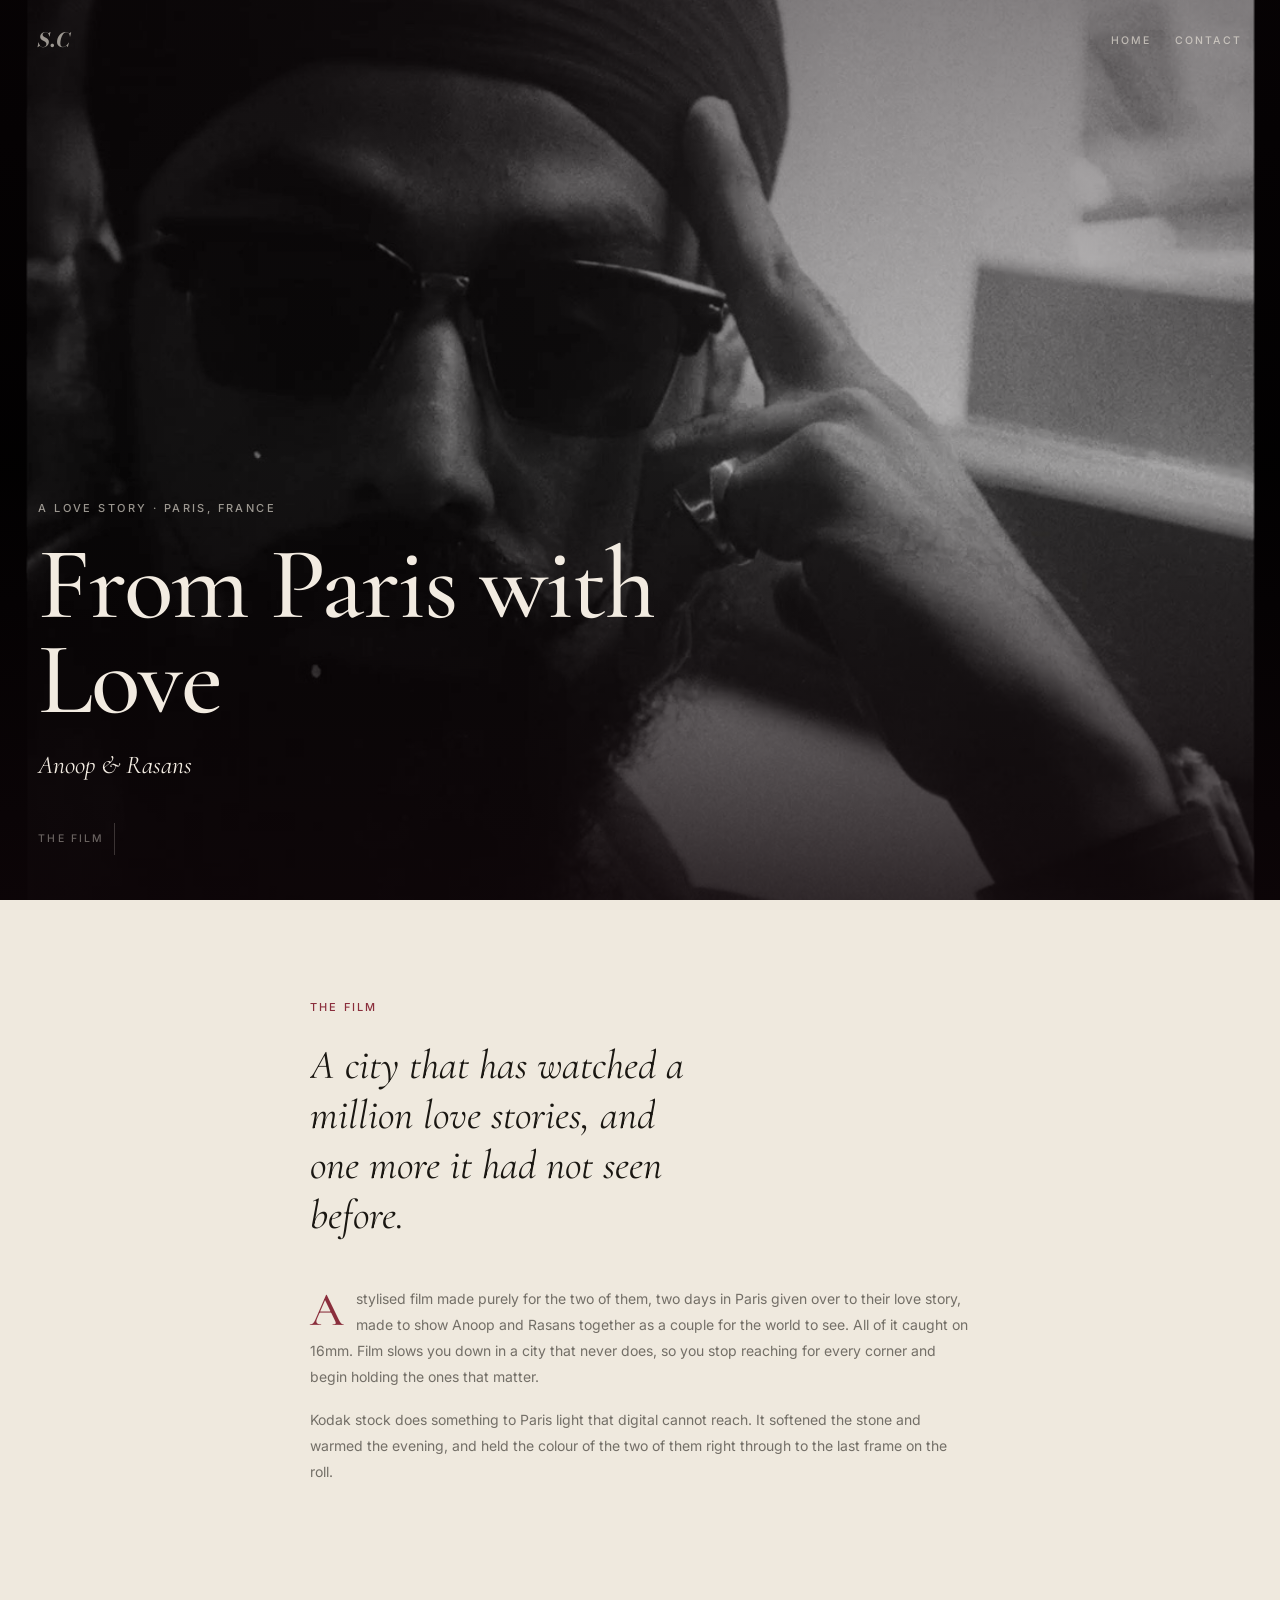
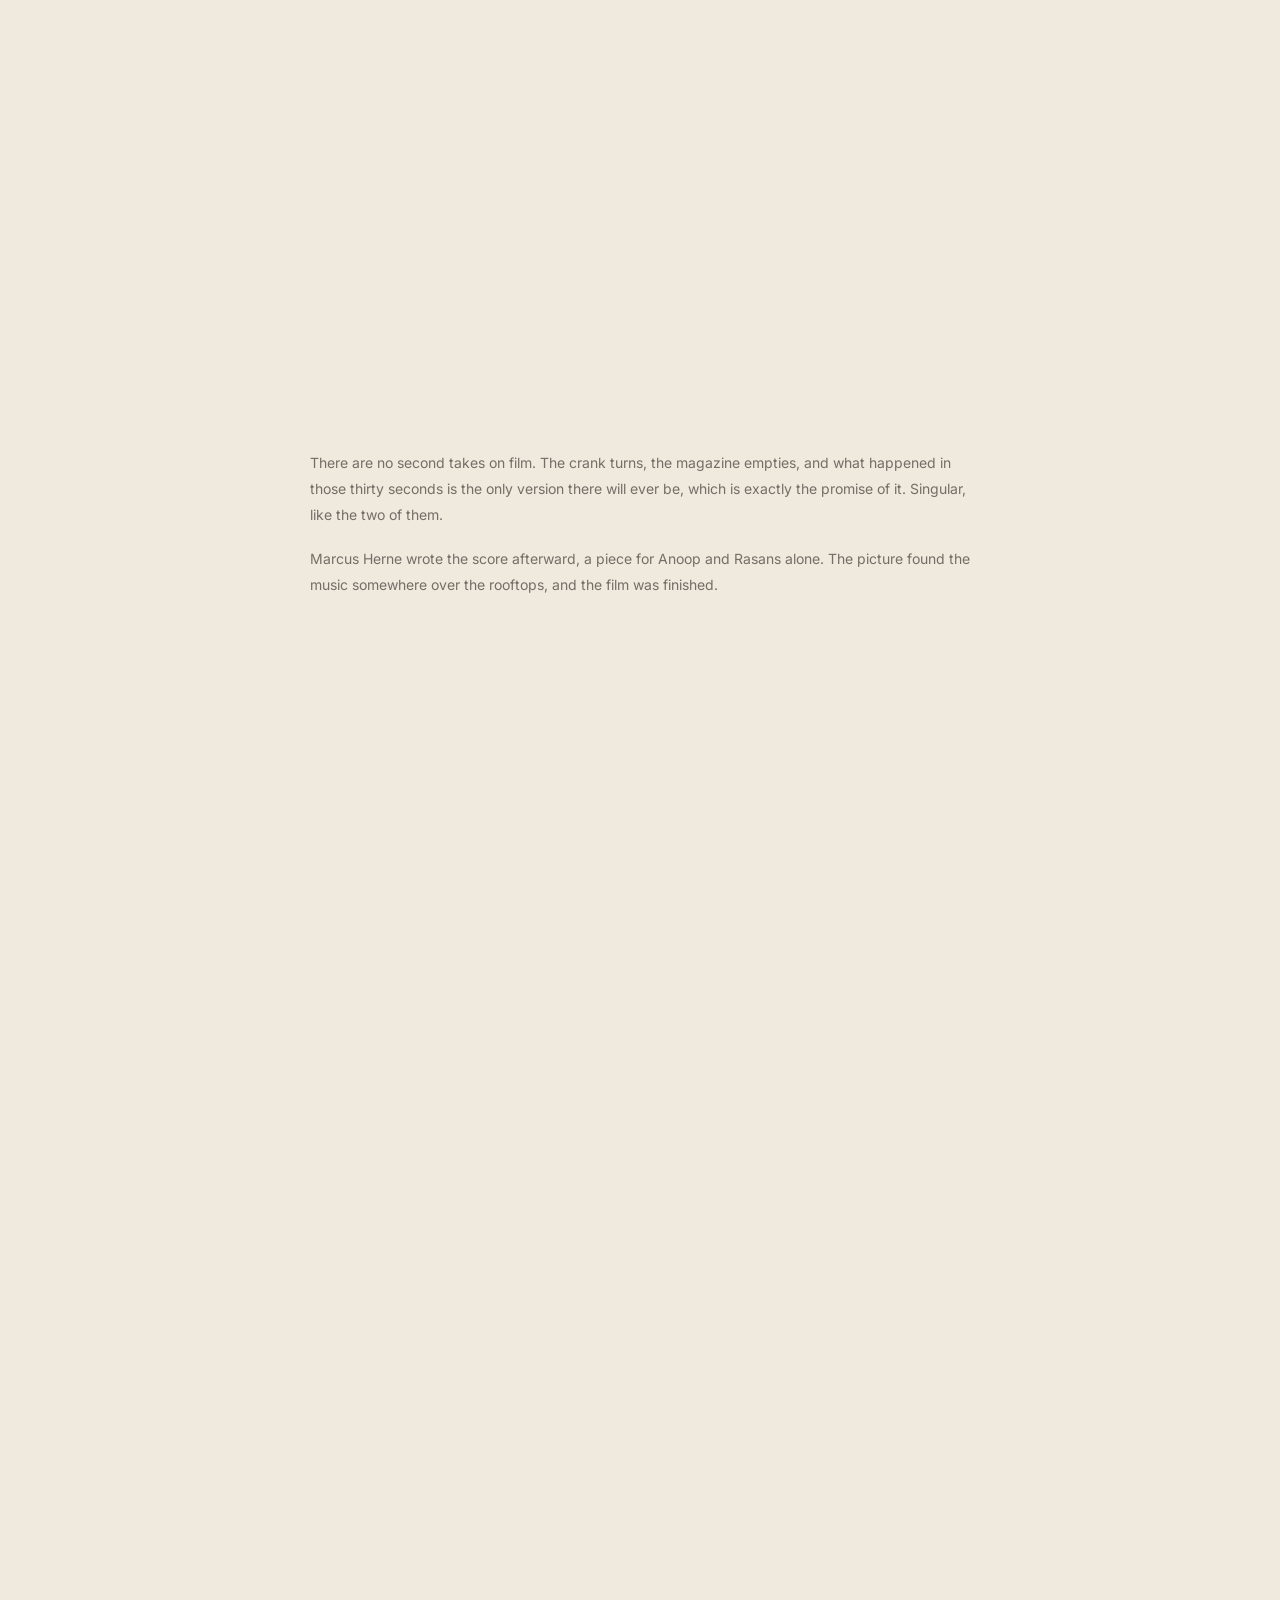
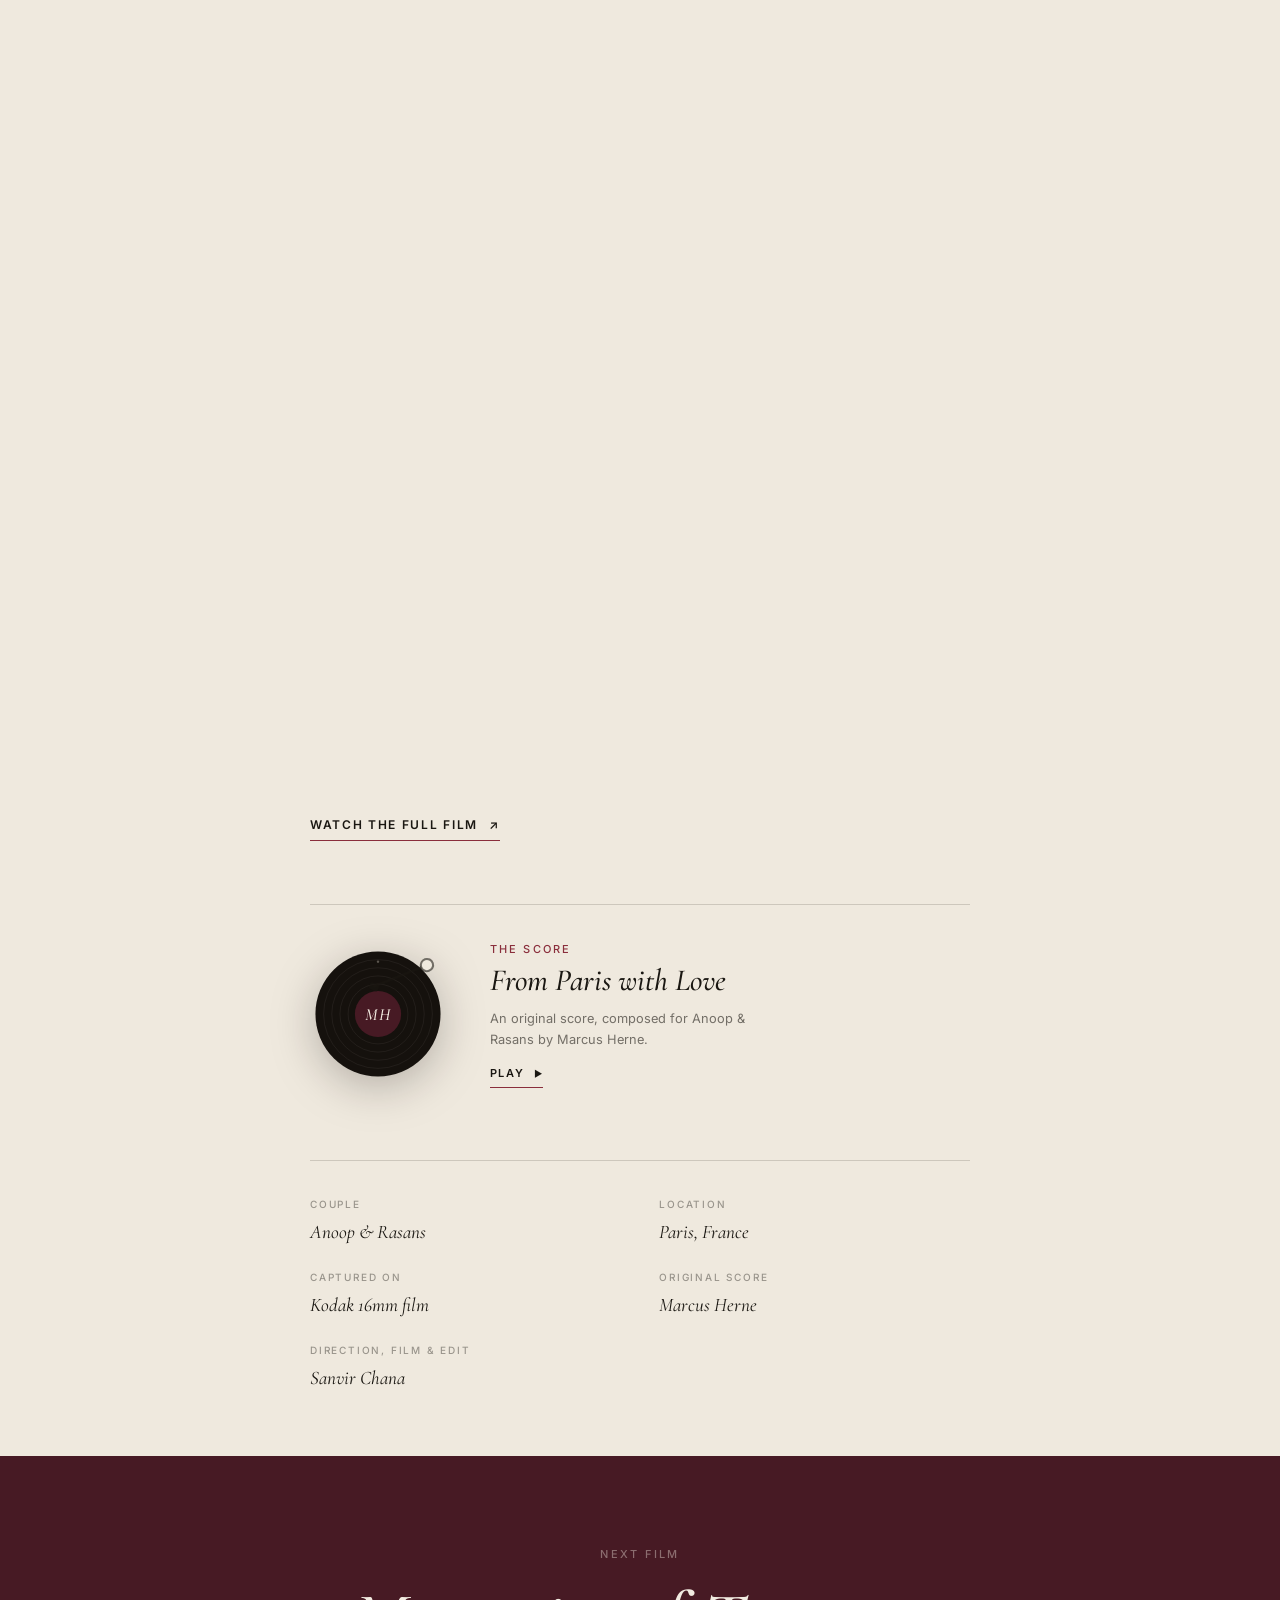
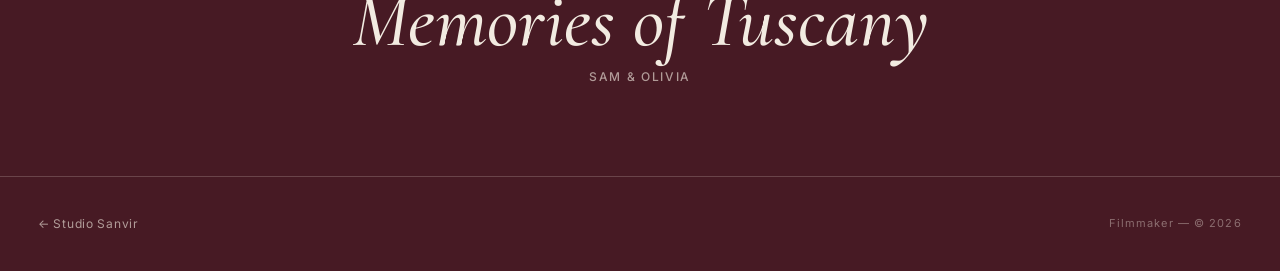
==== site/films/from-paris-with-love.html @ 523c0150 "Initial commit — Studio Sanvir filmmaker portfolio site Static HTML/CSS/JS portfolio for Studio Sanv" ====
<!DOCTYPE html>
<html lang="en">
<head>
  <meta charset="UTF-8" />
  <meta name="viewport" content="width=device-width, initial-scale=1" />
  <title>From Paris with Love — Studio Sanvir</title>
  <meta name="description" content="From Paris with Love. A stylised film of Anoop and Rasans, the two of them together as a couple, shot on Kodak 16mm in Paris, with an original score by Marcus Herne. A film by Sanvir Chana." />
  <meta name="theme-color" content="#471a24" />
  <link rel="icon" href="data:image/svg+xml,<svg xmlns='http://www.w3.org/2000/svg' viewBox='0 0 32 32'><rect width='32' height='32' fill='%23471a24'/><text x='16' y='21.5' font-family='Georgia,serif' font-weight='600' font-size='17' letter-spacing='-1.4' fill='%23f2ebe1' text-anchor='middle'>S</text></svg>" />

  <link rel="preconnect" href="https://fonts.googleapis.com" />
  <link rel="preconnect" href="https://fonts.gstatic.com" crossorigin />
  <link href="https://fonts.googleapis.com/css2?family=Bodoni+Moda:ital,opsz,wght@1,6..96,700&family=Cormorant+Garamond:ital,wght@0,400;0,500;0,600;0,700;1,400;1,500;1,600&family=Inter:wght@400;500;600&display=swap" rel="stylesheet" />
  <link rel="stylesheet" href="../assets/css/film.css?v=5" />
</head>
<body class="f--french">
  <a class="skip" href="#story">Skip to the film</a>

  <section class="fhero">
    <video class="fhero__media" autoplay muted loop playsinline preload="auto" poster="../assets/img/full/anoop-rasans-poster.jpg"><source src="../assets/video/anoop-rasans.mp4" type="video/mp4" /></video>
    <div class="fhero__scrim" aria-hidden="true"></div>

    <header class="fnav">
      <a class="fnav__brand" href="../index.html" aria-label="Studio Sanvir, home" data-magnet>S.C</a>
      <nav class="fnav__links" aria-label="Primary">
        <a href="../index.html" data-magnet>Home</a>
        <a href="mailto:hi@studiosanvir.com" data-magnet>Contact</a>
      </nav>
    </header>

    <div class="fhero__inner">
      <p class="fhero__kicker">A Love Story · Paris, France</p>
      <h1 class="fhero__title" data-split>From Paris with Love</h1>
      <p class="fhero__couple" data-reveal>Anoop &amp; Rasans</p>
      <span class="fhero__cue" aria-hidden="true">The film<i></i></span>
    </div>
  </section>

  <main class="fbody" id="story">
    <div class="fwrap">
      <p class="fkicker" data-reveal>The Film</p>
      <p class="flead" data-split>A city that has watched a million love stories, and one more it had not seen before.</p>

      <div class="fwrite">
        <p class="drop" data-reveal>A stylised film made purely for the two of them, two days in Paris given over to their love story, made to show Anoop and Rasans together as a couple for the world to see. All of it caught on 16mm. Film slows you down in a city that never does, so you stop reaching for every corner and begin holding the ones that matter.</p>
        <p data-reveal>Kodak stock does something to Paris light that digital cannot reach. It softened the stone and warmed the evening, and held the colour of the two of them right through to the last frame on the roll.</p>
      </div>

      <figure class="fshot" data-clip>
        <img src="../assets/img/full/anoop-rasans-windows.jpg" width="1500" height="1139" alt="Anoop &amp; Rasans by the window, Paris" loading="lazy" />
        <figcaption>Morning, before the city was awake.</figcaption>
      </figure>

      <div class="fwrite">
        <p data-reveal>There are no second takes on film. The crank turns, the magazine empties, and what happened in those thirty seconds is the only version there will ever be, which is exactly the promise of it. Singular, like the two of them.</p>
        <p data-reveal>Marcus Herne wrote the score afterward, a piece for Anoop and Rasans alone. The picture found the music somewhere over the rooftops, and the film was finished.</p>
      </div>

      <figure class="fshot" data-clip>
        <img src="../assets/img/full/anoop-rasans-hand.jpg" width="1500" height="1139" alt="A hand at the window" loading="lazy" />
        <figcaption>Holding the ones that matter.</figcaption>
      </figure>
    </div>

    <figure class="fwide" data-clip>
      <img src="../assets/img/full/anoop-rasans-profile.jpg" width="1500" height="1139" alt="Anoop &amp; Rasans in profile by a Parisian window" loading="lazy" />
      <figcaption>Somewhere over the rooftops.</figcaption>
    </figure>

    <div class="fwrap">
      <figure class="fshot" data-clip>
        <img src="../assets/img/full/anoop-rasans-pose.jpg" width="1500" height="1139" alt="Anoop &amp; Rasans, a portrait" loading="lazy" />
        <figcaption>Anoop &amp; Rasans.</figcaption>
      </figure>

      <a class="fwatch" href="https://vimeo.com" target="_blank" rel="noopener" data-magnet>Watch the full film <i>↗</i></a>

      <section class="fscore" data-reveal aria-label="The original score">
        <button class="record" type="button" aria-label="Play the original score" aria-pressed="false">
          <svg class="record__svg" viewBox="0 0 100 100" aria-hidden="true">
            <g class="record__disc">
              <circle class="vinyl" cx="50" cy="50" r="46"/>
              <circle class="groove" cx="50" cy="50" r="40"/>
              <circle class="groove" cx="50" cy="50" r="34"/>
              <circle class="groove" cx="50" cy="50" r="28"/>
              <circle class="groove" cx="50" cy="50" r="22"/>
              <circle class="speck" cx="50" cy="11.5" r="0.9"/>
              <circle class="label" cx="50" cy="50" r="17"/>
            </g>
            <g class="record__arm">
              <line class="arm-rod" x1="86" y1="14" x2="58" y2="45"/>
              <rect class="arm-head" x="54.5" y="43" width="7" height="5" rx="1.5"/>
              <circle class="arm-pivot" cx="86" cy="14" r="4.5"/>
            </g>
          </svg>
          <span class="record__mark">MH</span>
        </button>
        <div class="fscore__meta">
          <p class="fscore__kicker">The Score</p>
          <p class="fscore__title">From Paris with Love</p>
          <p class="fscore__by">An original score, composed for Anoop &amp; Rasans by Marcus Herne.</p>
          <span class="fscore__cue">Play <i>&#9654;</i></span>
        </div>
        <audio class="fscore__audio" preload="none" loop>
          <source src="../assets/audio/anoop-rasans-score.m4a" type="audio/mp4" />
        </audio>
      </section>

      <div class="fcreds" data-reveal>
        <dl>
          <div><dt>Couple</dt><dd>Anoop &amp; Rasans</dd></div>
          <div><dt>Location</dt><dd>Paris, France</dd></div>
          <div><dt>Captured on</dt><dd>Kodak 16mm film</dd></div>
          <div><dt>Original score</dt><dd>Marcus Herne</dd></div>
          <div><dt>Direction, film &amp; edit</dt><dd>Sanvir Chana</dd></div>
        </dl>
      </div>
    </div>
  </main>

  <a class="fnext" href="memories-of-tuscany.html" data-magnet>
    <span class="fnext__label">Next film</span>
    <span class="fnext__title">Memories of Tuscany</span>
    <span class="fnext__couple">Sam &amp; Olivia</span>
  </a>

  <footer class="ffoot">
    <a href="../index.html" data-magnet>← Studio Sanvir</a>
    <span class="ffoot__copy">Filmmaker — © <span data-year></span></span>
  </footer>

  <script src="https://cdnjs.cloudflare.com/ajax/libs/gsap/3.12.5/gsap.min.js" defer></script>
  <script src="../assets/js/home.js?v=9" defer></script>
</body>
</html>
---- site/assets/css/film.css ----
/* =========================================================================
   SANVIR CHANA — FILM PAGE
   A single film: cinematic hero → editorial body → next film.
   Shares the homepage palette + type; reuses home.js for the primitives.
   ========================================================================= */
:root {
  --paper:#efe9de; --paper-2:#e5ddcd;
  --ink:#1a1712; --ink-2:rgba(26,23,18,0.58); --ink-3:rgba(26,23,18,0.40);
  --line:rgba(26,23,18,0.16); --line-2:rgba(26,23,18,0.09);
  --oxblood:#471a24; --wine:#8a2e3c;
  --cream:#f2ebe1; --cream-2:rgba(242,235,225,0.62); --cream-3:rgba(242,235,225,0.40); --cream-line:rgba(242,235,225,0.20);
  --serif:"Playfair Display",Georgia,"Times New Roman",serif;
  --sans:"Inter",-apple-system,BlinkMacSystemFont,"Segoe UI",sans-serif;
  --ease:cubic-bezier(0.22,1,0.36,1); --spring:cubic-bezier(0.34,1.4,0.64,1);
  --img:contrast(1.03) saturate(1.05);
}

/* per-film display face — themed to each film's place */
body.f--italian { --serif: "Bodoni Moda", "Bodoni 72", Didot, "Times New Roman", serif; }
body.f--french  { --serif: "Cormorant Garamond", Garamond, Georgia, serif; }

*,*::before,*::after { box-sizing:border-box; margin:0; padding:0; }
html { scroll-behavior:smooth; }
body { background:var(--paper); color:var(--ink); font-family:var(--sans); font-size:15px; line-height:1.5;
  -webkit-font-smoothing:antialiased; text-rendering:optimizeLegibility; overflow-x:hidden; }
@media (hover:hover) and (pointer:fine) { body { cursor:none; } }
img,video { display:block; max-width:100%; }
a { color:inherit; text-decoration:none; }
::selection { background:var(--wine); color:var(--cream); }
.skip { position:absolute; left:-999px; top:8px; z-index:60; background:var(--ink); color:var(--paper); padding:10px 16px; }
.skip:focus { left:12px; }
:focus-visible { outline:1.5px solid var(--wine); outline-offset:3px; }

/* ---- micro-animation primitives (driven by home.js) ---- */
[data-reveal] { opacity:0; transform:translateY(16px); transition:opacity .9s var(--ease),transform .9s var(--ease); }
[data-reveal].in { opacity:1; transform:none; }
[data-clip] { clip-path:inset(0 0 100% 0); transition:clip-path 1.15s var(--ease); }
[data-clip].in { clip-path:inset(0 0 0 0); }
[data-clip] img { transform:scale(1.08); transition:transform 1.7s var(--ease); }
[data-clip].in img { transform:scale(1); }
.word { display:inline-block; overflow:hidden; vertical-align:top; }
.word__in { display:inline-block; transform:translateY(115%); transition:transform .9s var(--spring); }
[data-split].in .word__in { transform:translateY(0); }
body.no-anim [data-reveal],body.no-anim [data-clip] { opacity:1; transform:none; clip-path:none; }
body.no-anim .word__in { transform:none; }

/* ---- custom cursor ---- */
.cursor { position:fixed; top:0; left:0; z-index:200; width:9px; height:9px; border-radius:50%; background:var(--wine);
  pointer-events:none; display:grid; place-items:center;
  transition:width .3s var(--spring),height .3s var(--spring),background .3s,border-color .3s; }
.cursor.is-hover { width:46px; height:46px; background:rgba(138,46,60,0.12); border:1px solid var(--wine); }

/* =========================================================================
   NAV (over the hero)
   ========================================================================= */
.fnav { position:absolute; top:0; left:0; right:0; z-index:10; display:flex; align-items:center; justify-content:space-between;
  padding:clamp(22px,2.4vw,40px) clamp(22px,3vw,56px); color:var(--cream); }
.fnav__brand { display:inline-flex; font-family:"Bodoni Moda",Didot,"Times New Roman",serif; font-style:italic; font-weight:700;
  font-size:clamp(17px,1.55vw,22px); letter-spacing:0.02em; line-height:1; color:var(--cream-2); transition:color .5s var(--ease); will-change:transform; }   /* S.C — fixed Bodoni Moda to match the homepage SANVIR CHANA. wordmark, regardless of per-film theme */
@media (hover:hover) { .fnav__brand:hover { color:var(--cream); } }
.fnav__links { display:flex; gap:clamp(16px,1.8vw,26px); }
.fnav__links a { font-family:var(--sans); font-size:10.5px; font-weight:500; letter-spacing:.2em; text-transform:uppercase;
  color:var(--cream-2); position:relative; will-change:transform; }
.fnav__links a::after { content:""; position:absolute; left:0; right:0; bottom:-4px; height:1px; background:var(--cream);
  transform:scaleX(0); transform-origin:left; transition:transform .4s var(--spring); }
@media (hover:hover) { .fnav__links a:hover { color:var(--cream); } .fnav__links a:hover::after { transform:scaleX(1); } }

/* =========================================================================
   HERO
   ========================================================================= */
.fhero { position:relative; min-height:100svh; display:flex; align-items:flex-end; overflow:hidden;
  background:var(--oxblood); color:var(--cream); }
.fhero__media { position:absolute; inset:0; width:100%; height:100%; object-fit:cover; filter:var(--img); }
.fhero__scrim { position:absolute; inset:0; pointer-events:none;
  background:linear-gradient(to top, rgba(15,6,9,0.80) 0%, rgba(15,6,9,0.12) 48%, rgba(15,6,9,0.42) 100%); }
.fhero__inner { position:relative; z-index:2; width:100%;
  padding:clamp(28px,4vw,70px) clamp(22px,3vw,56px) clamp(34px,5vh,72px); }
.fhero__kicker { font-family:var(--sans); font-size:11px; font-weight:500; letter-spacing:.22em; text-transform:uppercase;
  color:var(--cream-2); margin-bottom:clamp(14px,1.6vw,22px); }
.fhero__title { font-family:var(--serif); font-weight:500; font-size:clamp(2.8rem,8vw,7rem); line-height:.92;
  letter-spacing:-.02em; color:var(--cream); max-width:15ch; }
.fhero__couple { font-family:var(--serif); font-style:italic; font-weight:400; font-size:clamp(1.3rem,2vw,2rem);
  color:var(--cream); margin-top:clamp(14px,1.6vw,22px); }
.fhero__cue { display:inline-flex; align-items:center; gap:10px; margin-top:clamp(24px,3vw,40px);
  font-family:var(--sans); font-size:10.5px; font-weight:500; letter-spacing:.2em; text-transform:uppercase; color:var(--cream-3); }
.fhero__cue i { width:1px; height:32px; background:var(--cream-line); position:relative; overflow:hidden; }
.fhero__cue i::after { content:""; position:absolute; inset:0; background:var(--cream-2); transform:translateY(-100%); animation:fdrop 2.2s var(--ease) infinite; }
@keyframes fdrop { 0% { transform:translateY(-100%);} 55%,100% { transform:translateY(100%);} }

/* =========================================================================
   BODY — the editorial piece
   ========================================================================= */
.fbody { background:var(--paper); padding:clamp(64px,11vh,150px) clamp(22px,3vw,56px) clamp(50px,7vh,100px); }
.fwrap { max-width:660px; margin:0 auto; }
.fkicker { font-family:var(--sans); font-size:11px; font-weight:500; letter-spacing:.2em; text-transform:uppercase; color:var(--wine); }
.flead { font-family:var(--serif); font-style:italic; font-weight:400; font-size:clamp(1.6rem,3.2vw,2.6rem); line-height:1.22;
  color:var(--ink); margin:clamp(16px,2vw,26px) 0 0; max-width:22ch; }
.fwrite { margin-top:clamp(36px,5vh,64px); }
.fwrite p { font-family:var(--sans); font-size:clamp(14px,1vw,15.5px); line-height:1.85; color:var(--ink-2); margin-bottom:clamp(18px,2vh,26px); }
.fwrite p.drop::first-letter { float:left; font-family:var(--serif); font-weight:500; font-size:3.4em; line-height:.78; padding:6px 12px 0 0; color:var(--wine); }

.fshot { margin:clamp(36px,5.5vh,70px) 0; overflow:hidden; }
.fshot img { width:100%; height:auto; aspect-ratio:3/2; object-fit:cover; filter:var(--img); }
.fshot--tall { max-width:460px; margin-left:auto; margin-right:auto; }   /* a centred portrait plate (e.g. Olivia) */
.fshot--tall img { aspect-ratio:5/6; }
.fshot figcaption { margin-top:11px; font-family:var(--sans); font-size:10px; font-weight:500; letter-spacing:.14em; text-transform:uppercase; color:var(--ink-3); }

/* a wider plate that breaks out of the reading column */
.fwide { max-width:1120px; margin:clamp(54px,9vh,120px) auto; overflow:hidden; padding:0 clamp(22px,3vw,56px); }
.fwide img { width:100%; height:auto; aspect-ratio:16/9; object-fit:cover; filter:var(--img); }
.fwide figcaption { margin-top:11px; font-family:var(--sans); font-size:10px; font-weight:500; letter-spacing:.14em; text-transform:uppercase; color:var(--ink-3); }

.fwatch { display:inline-flex; align-items:center; gap:11px; margin-top:clamp(8px,1.4vh,18px);
  font-family:var(--sans); font-size:12px; font-weight:600; letter-spacing:.14em; text-transform:uppercase; color:var(--ink);
  border-bottom:1.5px solid var(--wine); padding-bottom:6px; will-change:transform; }
.fwatch i { font-style:normal; display:inline-block; transition:transform .45s var(--spring); }
@media (hover:hover) { .fwatch:hover i { transform:translate(3px,-3px); } }

/* credits / spec sheet */
.fcreds { max-width:660px; margin:clamp(54px,8vh,104px) auto 0; border-top:1px solid var(--line); padding-top:clamp(28px,4vh,46px); }
.fcreds dl { display:grid; grid-template-columns:repeat(2,1fr); gap:clamp(20px,2.6vh,32px) clamp(24px,3vw,50px); margin:0; }
.fcreds dt { font-family:var(--sans); font-size:10px; font-weight:500; letter-spacing:.18em; text-transform:uppercase; color:var(--ink-3); margin-bottom:6px; }
.fcreds dd { font-family:var(--serif); font-style:italic; font-weight:400; font-size:clamp(1.05rem,1.5vw,1.35rem); color:var(--ink); }

/* =========================================================================
   THE SCORE — a small record that plays the original score (Marcus Herne)
   ========================================================================= */
.fscore { max-width:660px; margin:clamp(48px,7vh,90px) auto 0; padding-top:clamp(28px,4vh,46px);
  border-top:1px solid var(--line); display:flex; align-items:center; gap:clamp(22px,3.4vw,48px); }
.record { position:relative; flex:none; width:clamp(100px,11vw,136px); height:clamp(100px,11vw,136px);
  border:0; padding:0; background:none; border-radius:50%; cursor:pointer; will-change:transform; }
@media (hover:hover) and (pointer:fine) { .record { cursor:none; } }
.record__svg { display:block; width:100%; height:100%; overflow:visible; filter:drop-shadow(0 10px 22px rgba(15,6,9,0.26)); }
.record__disc { transform-box:view-box; transform-origin:50px 50px; animation:spin33 2.6s linear infinite; animation-play-state:paused; }
.fscore.is-playing .record__disc { animation-play-state:running; }
@keyframes spin33 { to { transform:rotate(360deg); } }
@media (prefers-reduced-motion: reduce) { .record__disc { animation:none; } }
.record__svg .vinyl  { fill:#15110d; }
.record__svg .groove { fill:none; stroke:rgba(242,235,225,0.09); stroke-width:0.5; }
.record__svg .speck  { fill:rgba(242,235,225,0.32); }
.record__svg .label  { fill:var(--oxblood); }
.record__arm { transform-box:view-box; transform-origin:86px 14px; transform:rotate(26deg); transition:transform .6s var(--spring); }
.fscore.is-playing .record__arm { transform:rotate(0deg); }
.record__svg .arm-rod   { stroke:var(--ink-2); stroke-width:1.8; stroke-linecap:round; }
.record__svg .arm-head  { fill:var(--ink-2); }
.record__svg .arm-pivot { fill:var(--paper); stroke:var(--ink-2); stroke-width:1.5; }
.record__mark { position:absolute; inset:0; display:grid; place-items:center; pointer-events:none;
  font-family:var(--serif); font-style:italic; font-weight:500; font-size:clamp(13px,1.5vw,17px); letter-spacing:0.04em; color:var(--cream); }
.fscore__meta { min-width:0; }
.fscore__kicker { font-family:var(--sans); font-size:11px; font-weight:500; letter-spacing:.2em; text-transform:uppercase; color:var(--wine); }
.fscore__title { font-family:var(--serif); font-style:italic; font-weight:500; font-size:clamp(1.45rem,2.4vw,2rem); line-height:1.1; color:var(--ink); margin-top:7px; }
.fscore__by { font-family:var(--sans); font-size:clamp(12.5px,1vw,13.5px); line-height:1.6; color:var(--ink-2); margin-top:clamp(8px,1.2vh,12px); max-width:32ch; }
.fscore__cue { display:inline-flex; align-items:center; gap:9px; margin-top:clamp(13px,1.7vh,19px);
  font-family:var(--sans); font-size:11px; font-weight:600; letter-spacing:.16em; text-transform:uppercase; color:var(--ink);
  border-bottom:1.5px solid var(--wine); padding-bottom:5px; }
.fscore__cue i { font-style:normal; font-size:9px; line-height:1; }
@media (max-width:600px) { .fscore { gap:22px; } }

/* =========================================================================
   NEXT FILM + FOOTER (burgundy base)
   ========================================================================= */
.fnext { display:block; background:var(--oxblood); color:var(--cream); text-align:center;
  padding:clamp(56px,10vh,130px) clamp(22px,3vw,56px); position:relative; overflow:hidden; }
.fnext__label { display:block; font-family:var(--sans); font-size:11px; font-weight:500; letter-spacing:.22em; text-transform:uppercase; color:var(--cream-3); }
.fnext__title { display:block; font-family:var(--serif); font-style:italic; font-weight:500; font-size:clamp(2.4rem,6vw,5rem);
  line-height:1; color:var(--cream); margin:clamp(14px,1.6vw,22px) 0 8px; transition:transform .6s var(--spring); }
.fnext__couple { display:block; font-family:var(--sans); font-size:12px; font-weight:500; letter-spacing:.14em; text-transform:uppercase; color:var(--cream-2); }
@media (hover:hover) { .fnext:hover .fnext__title { transform:translateY(-5px); } }

.ffoot { background:var(--oxblood); color:var(--cream-3); border-top:1px solid var(--cream-line);
  padding:clamp(22px,3vw,38px) clamp(22px,3vw,56px); display:flex; justify-content:space-between; align-items:center; gap:16px; flex-wrap:wrap; }
.ffoot a { color:var(--cream-2); font-family:var(--sans); font-size:12px; letter-spacing:.06em; will-change:transform; }
@media (hover:hover) { .ffoot a:hover { color:var(--cream); } }
.ffoot__copy { font-family:var(--sans); font-size:11px; letter-spacing:.1em; }

/* =========================================================================
   RESPONSIVE
   ========================================================================= */
@media (max-width:600px) {
  body { cursor:auto; }
  .cursor { display:none; }
  .fcreds dl { grid-template-columns:1fr; }
  .fhero__title { font-size:clamp(2.5rem,12vw,4rem); }
}
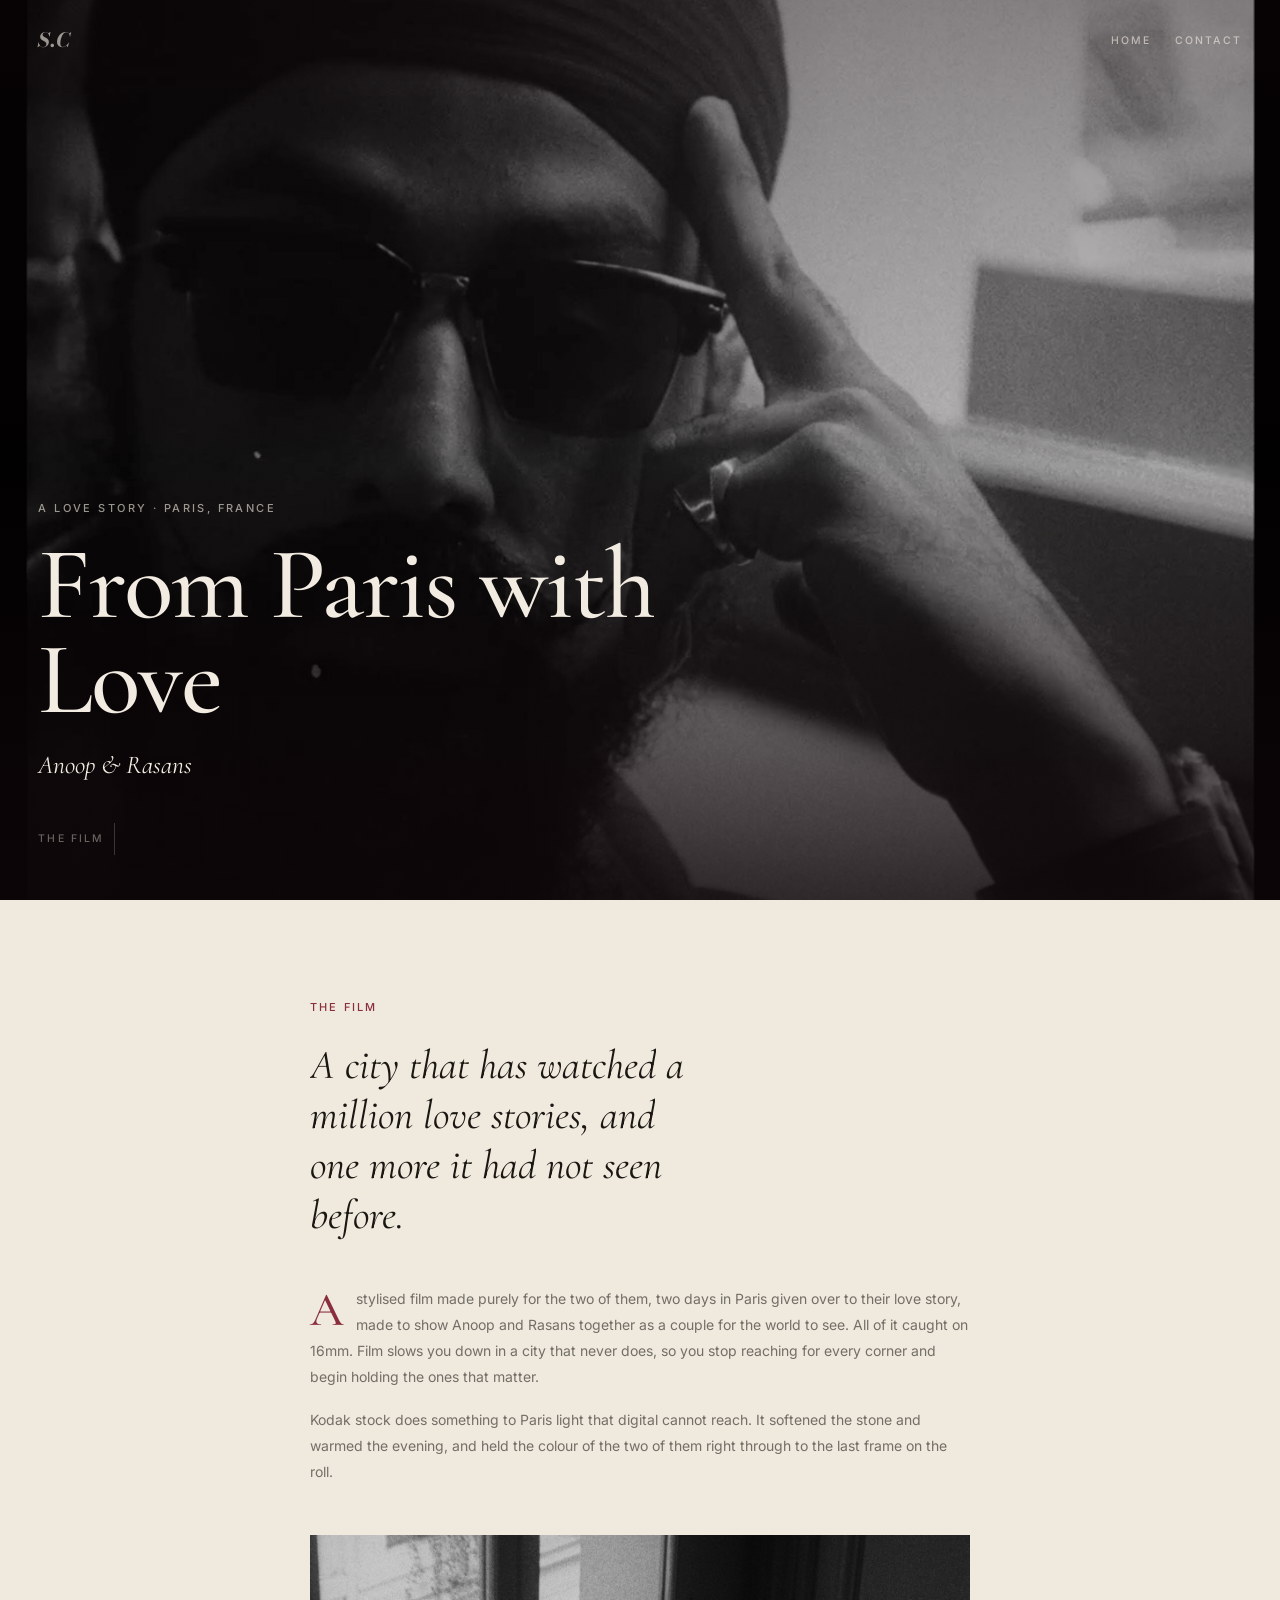
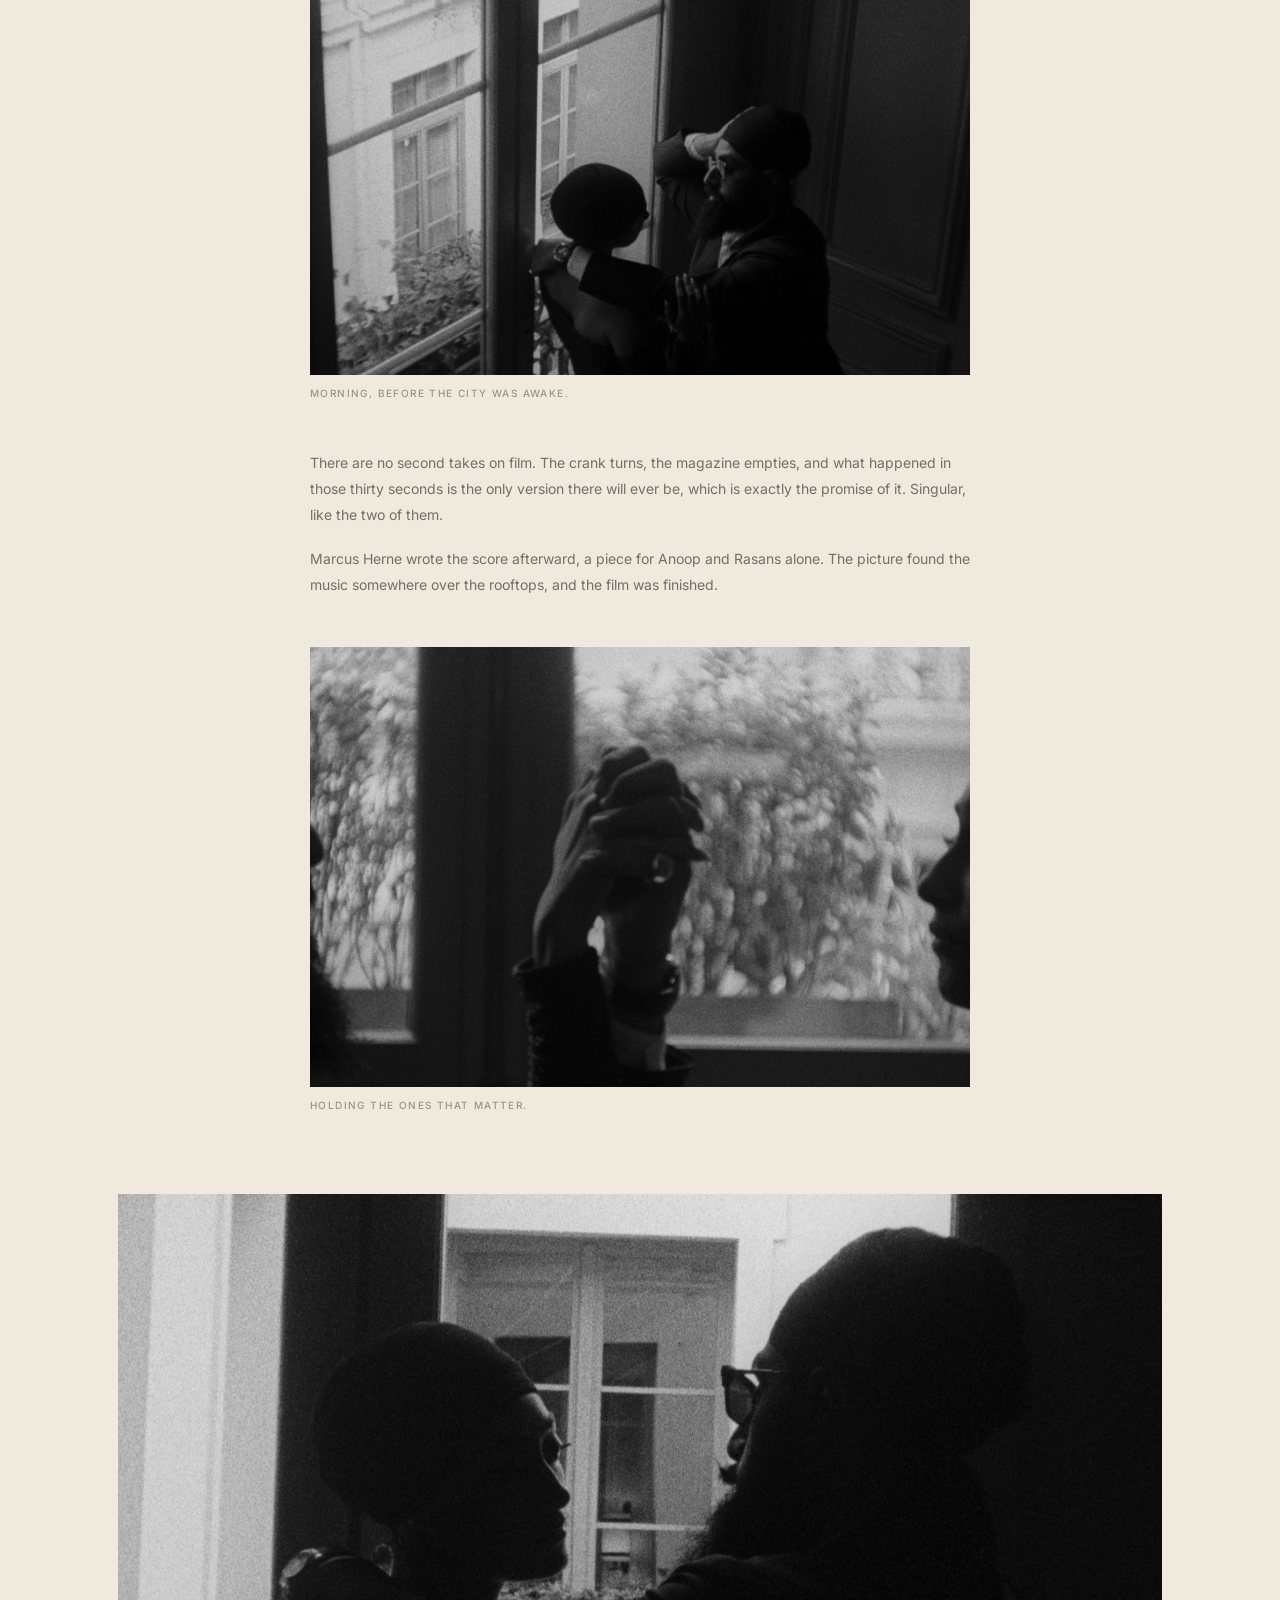
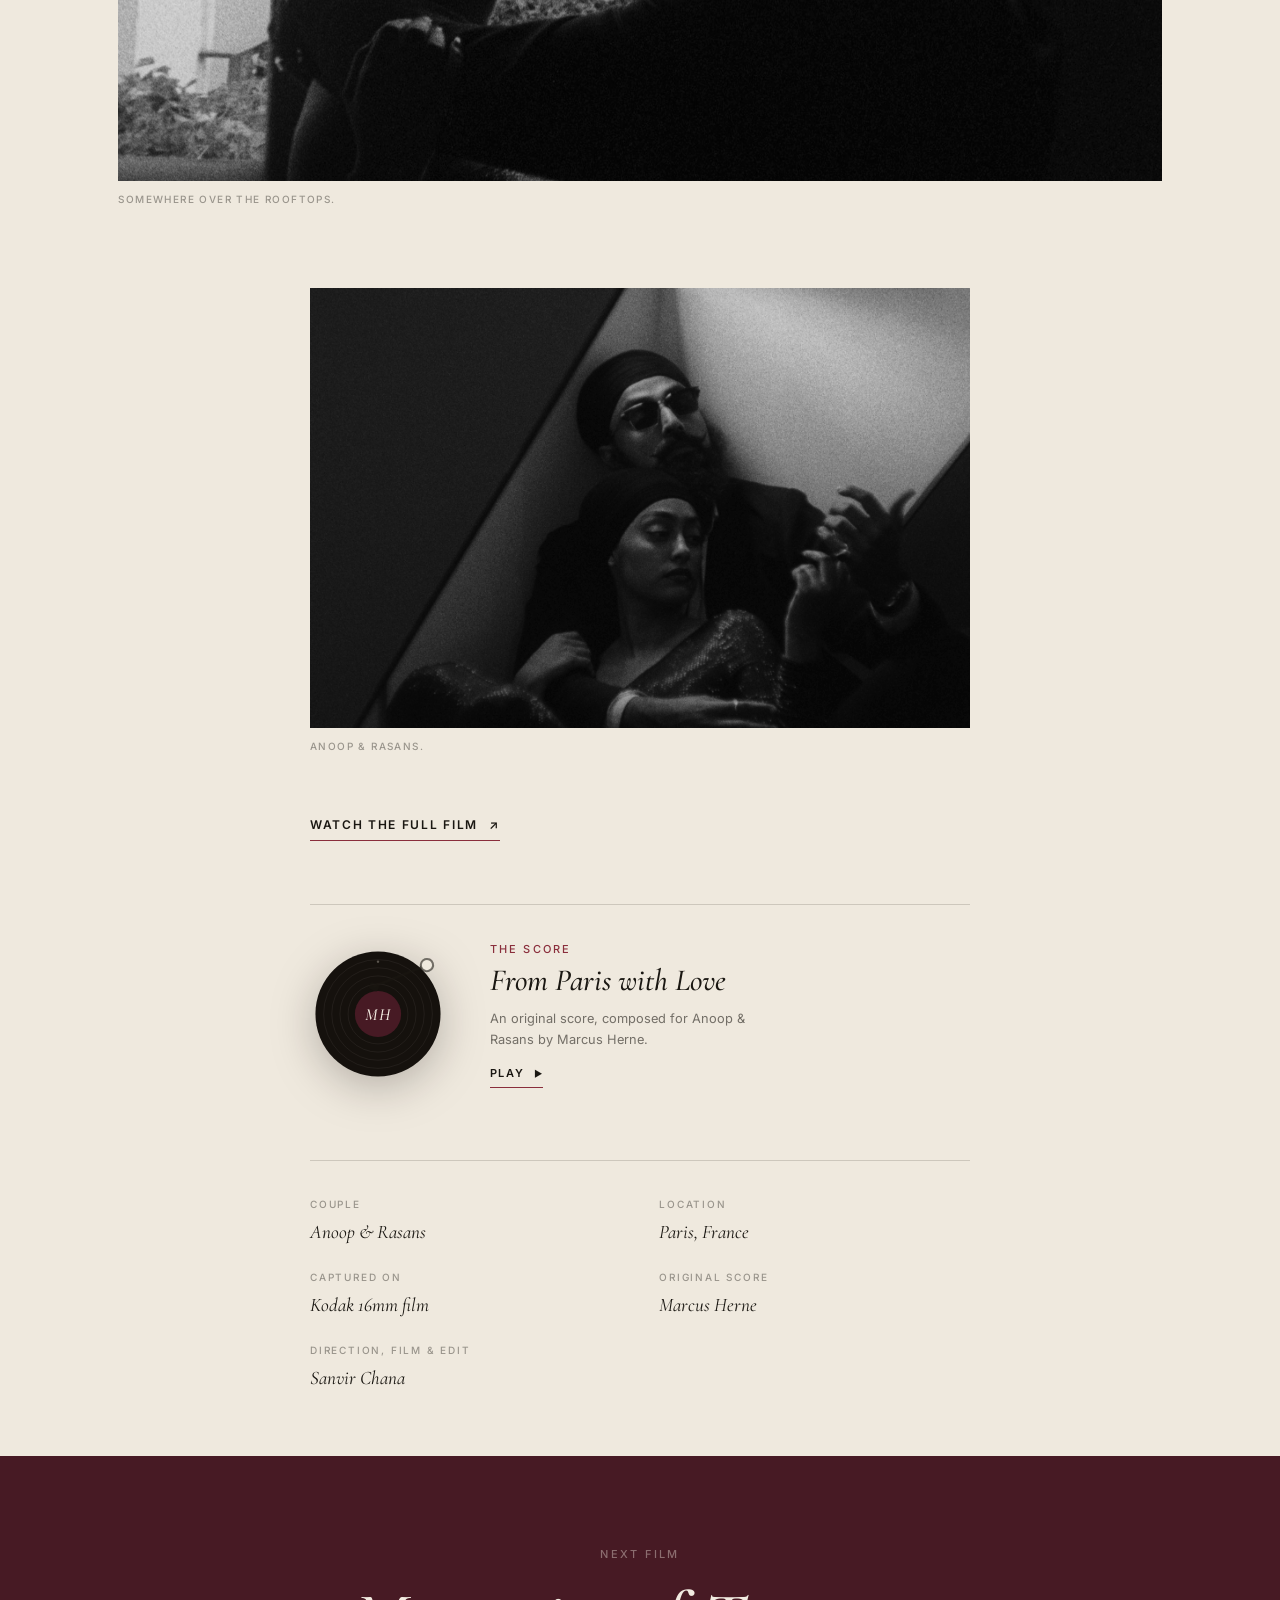
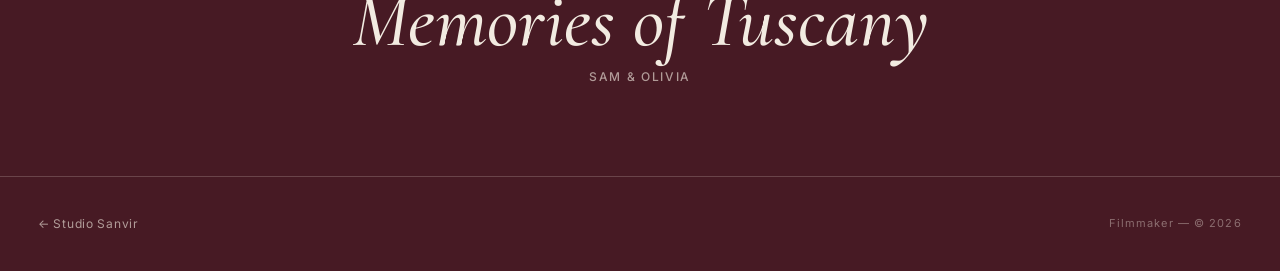
==== commit a5b916db: "Fix: reveal images on column scroll (independent-scroll columns) The scroll-reveal relied on an Inte" ====
--- a/site/films/from-paris-with-love.html
+++ b/site/films/from-paris-with-love.html
@@ -130,6 +130,6 @@
   </footer>
 
   <script src="https://cdnjs.cloudflare.com/ajax/libs/gsap/3.12.5/gsap.min.js" defer></script>
-  <script src="../assets/js/home.js?v=9" defer></script>
+  <script src="../assets/js/home.js?v=10" defer></script>
 </body>
 </html>
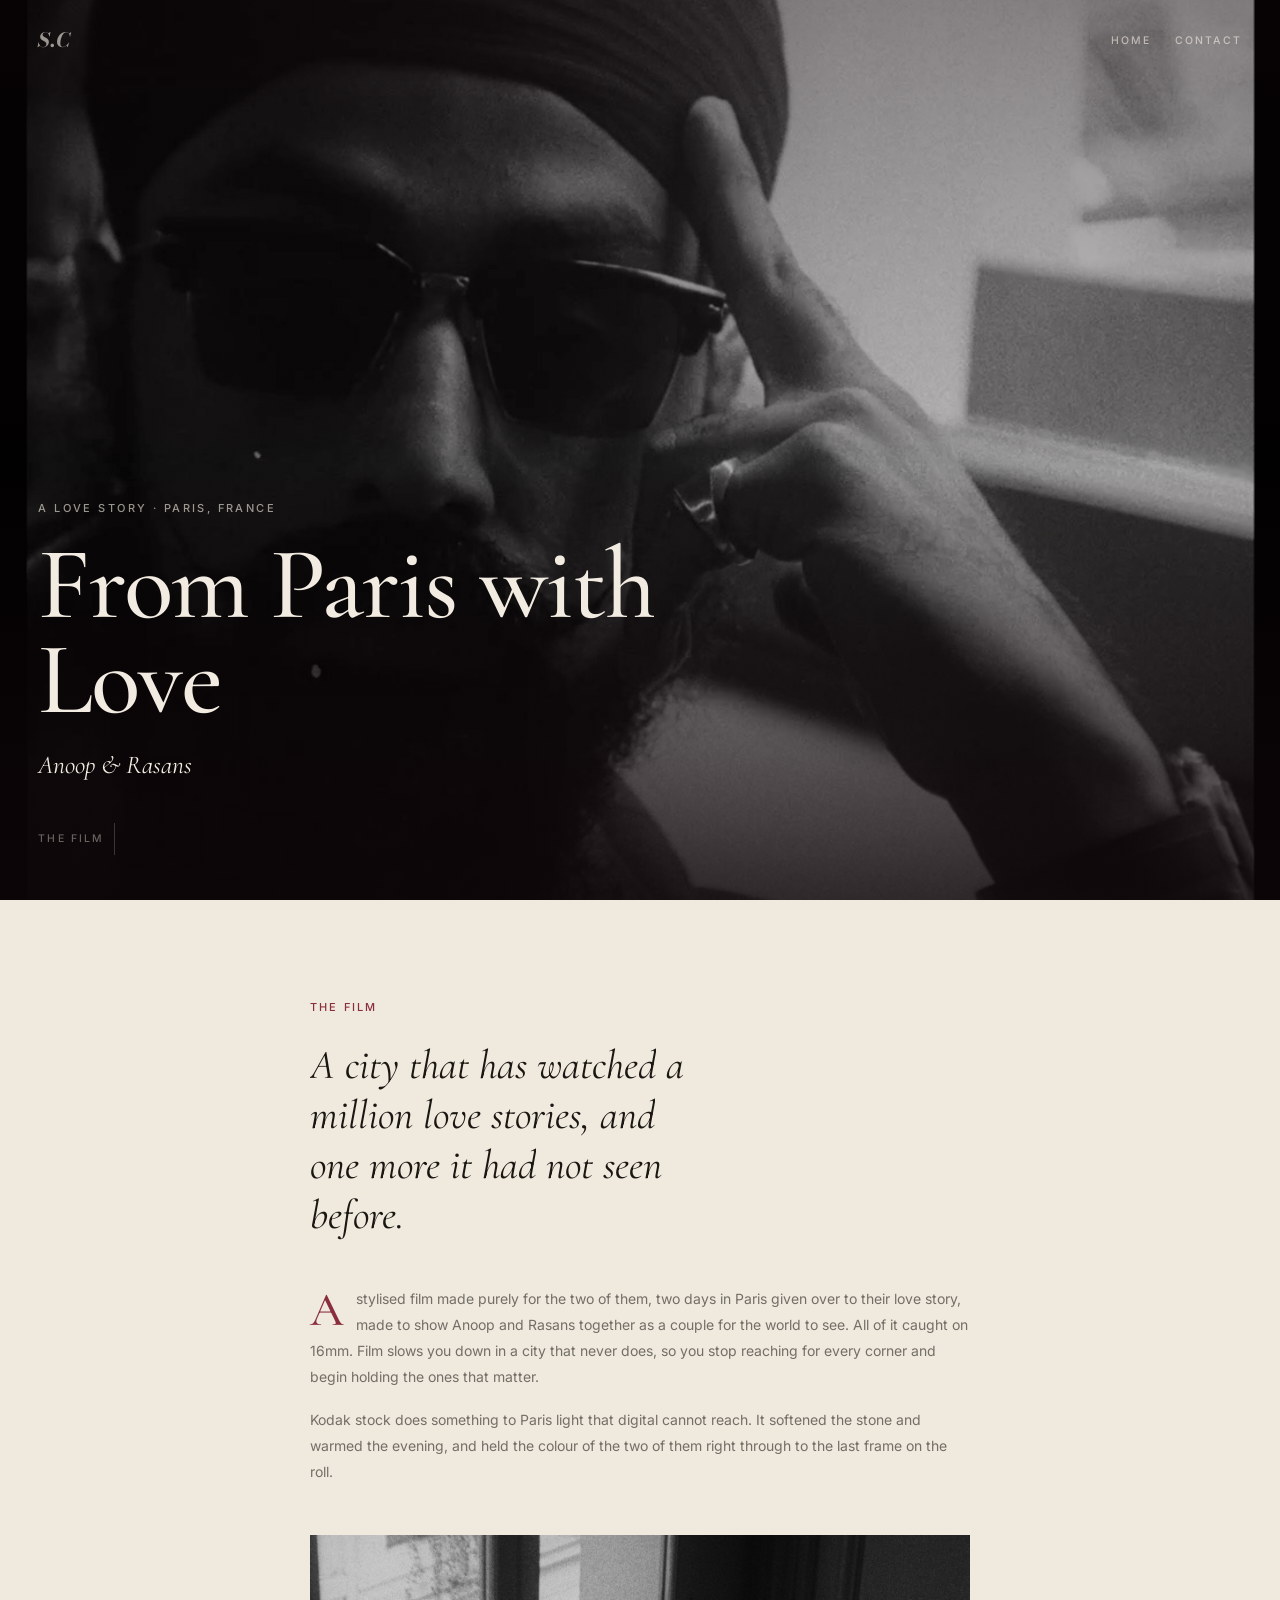
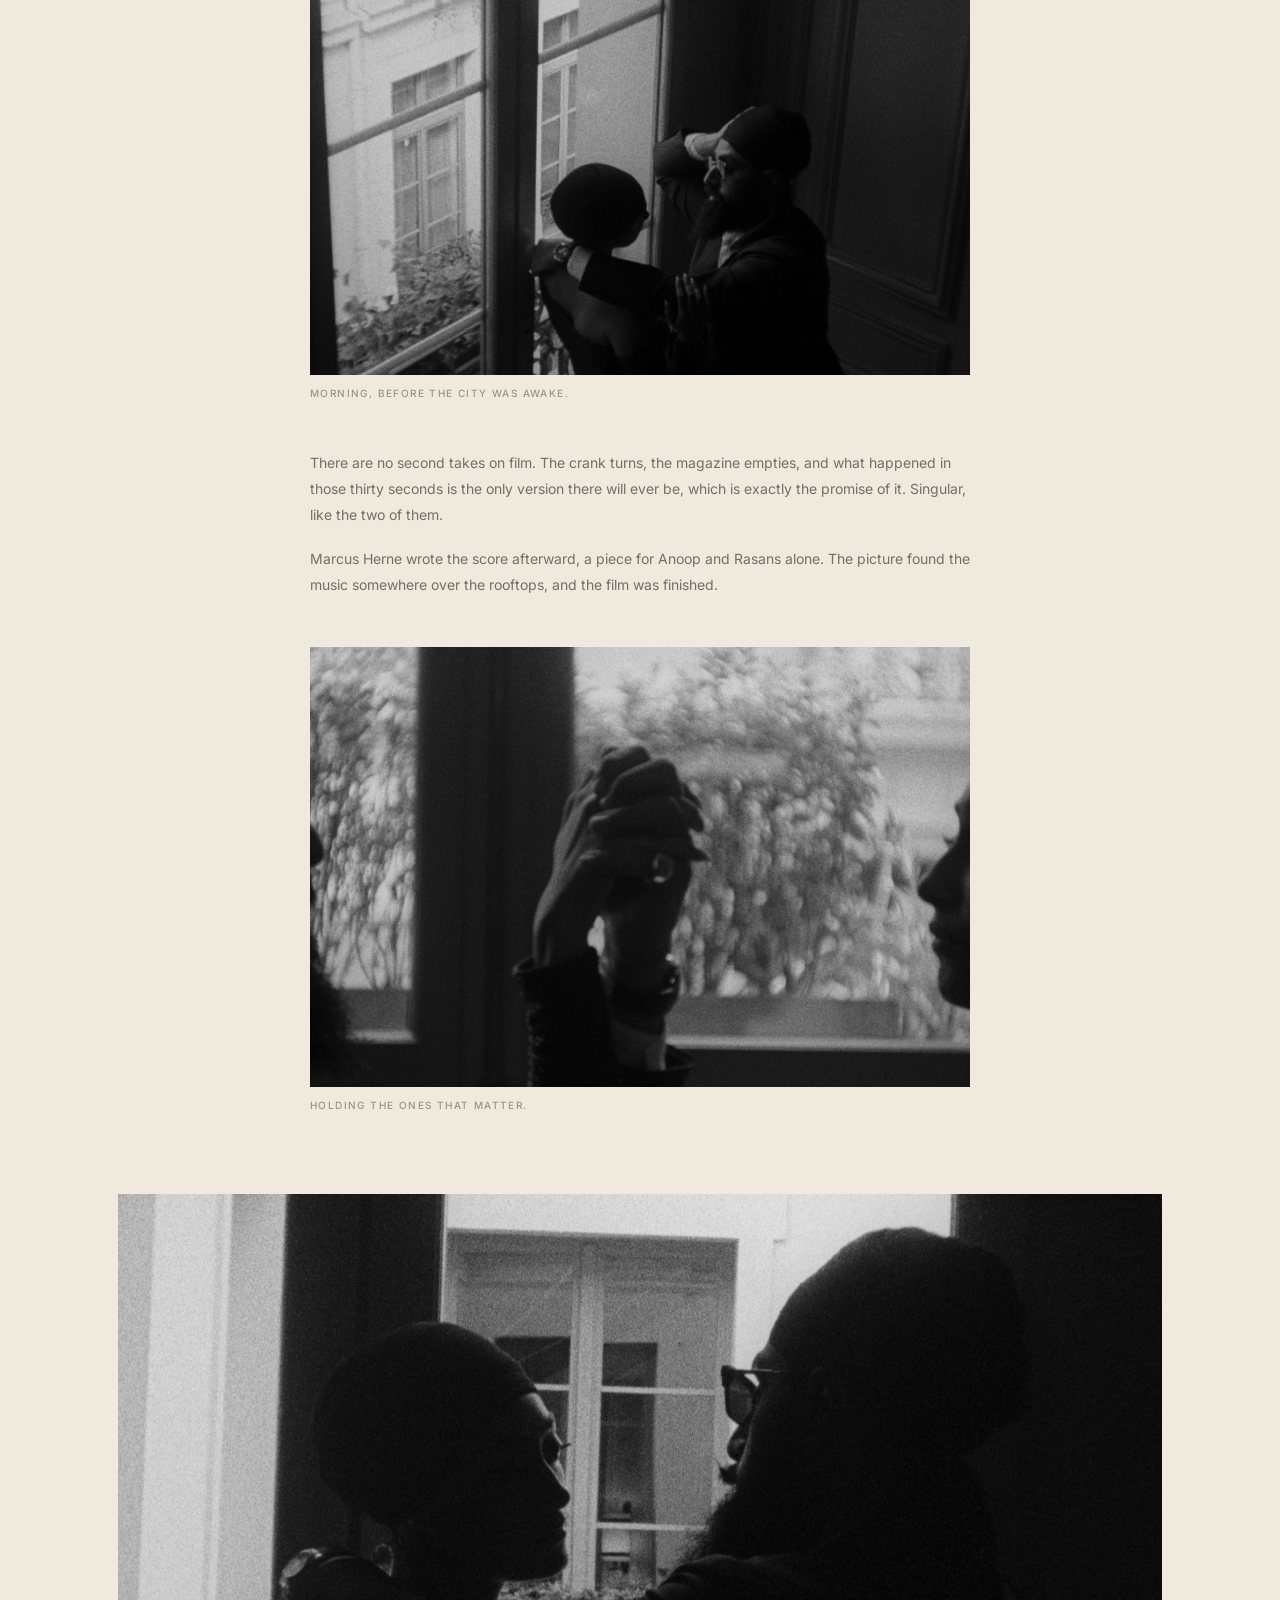
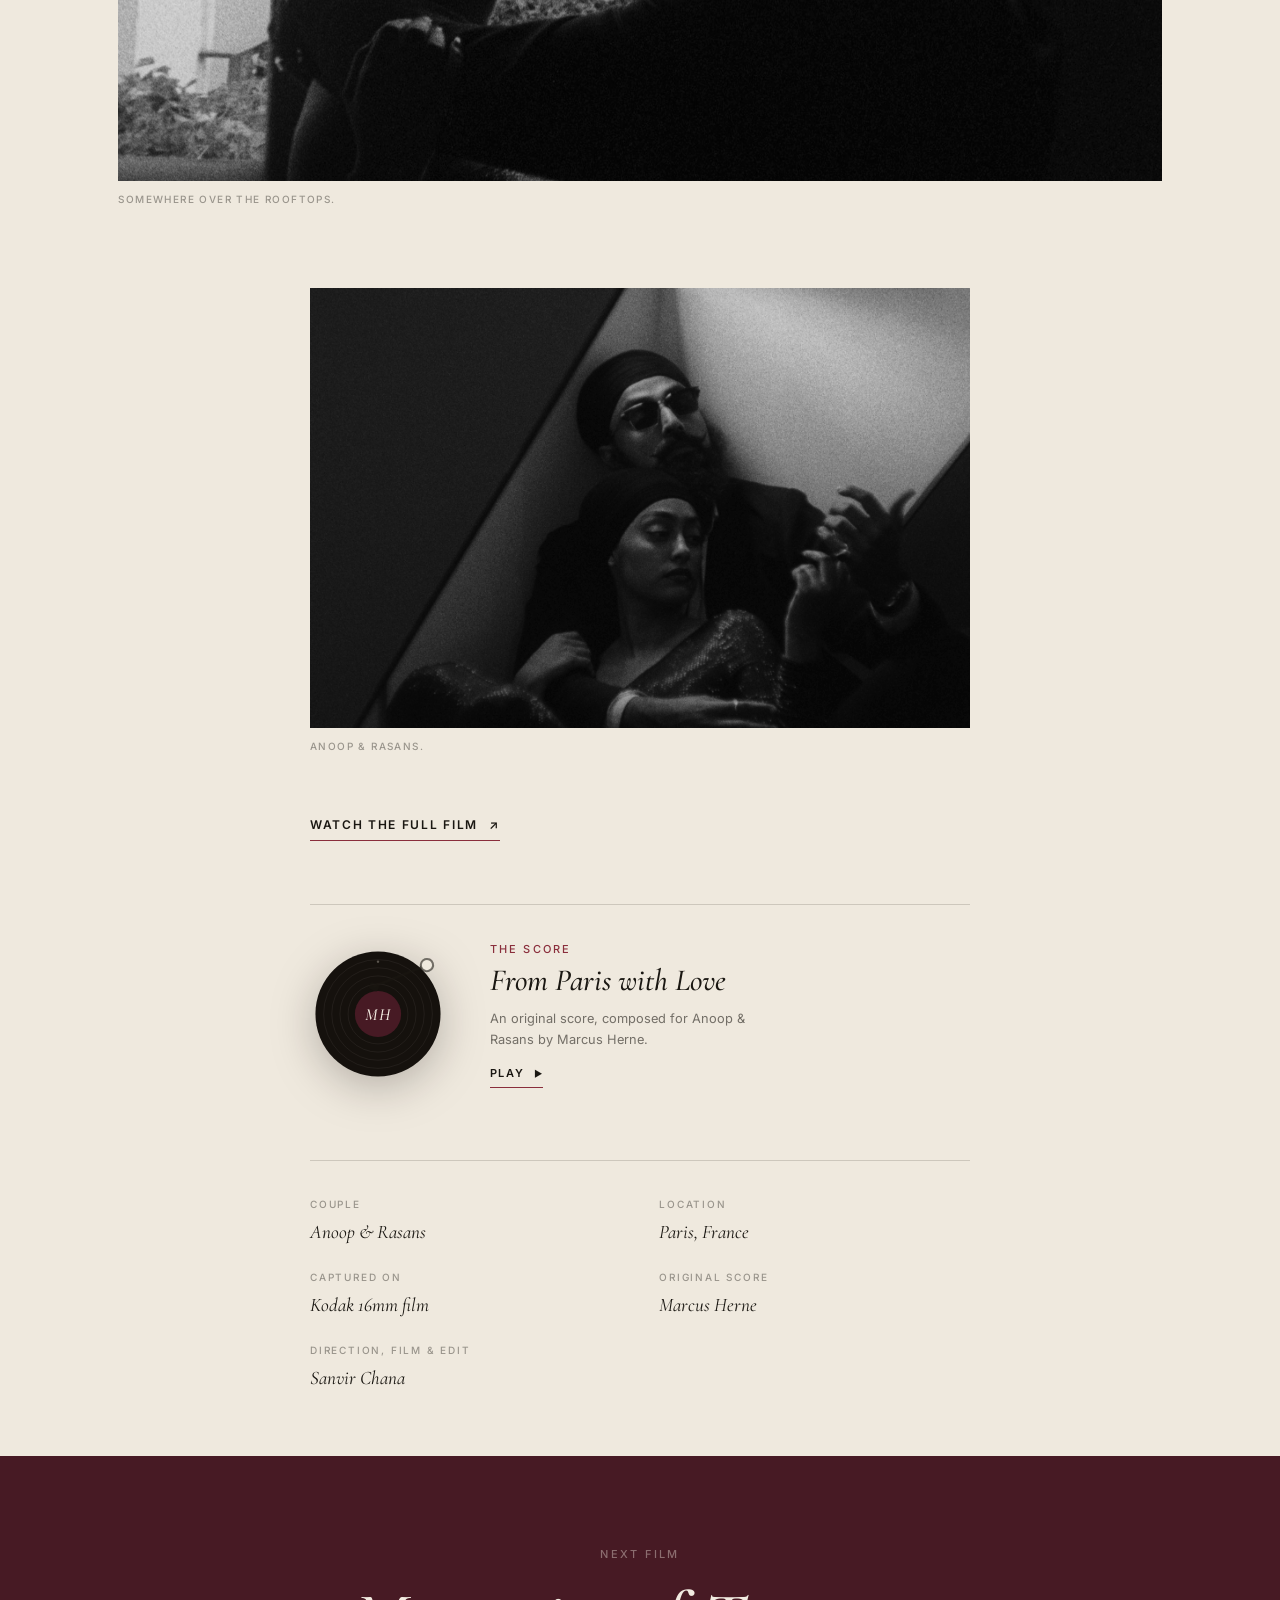
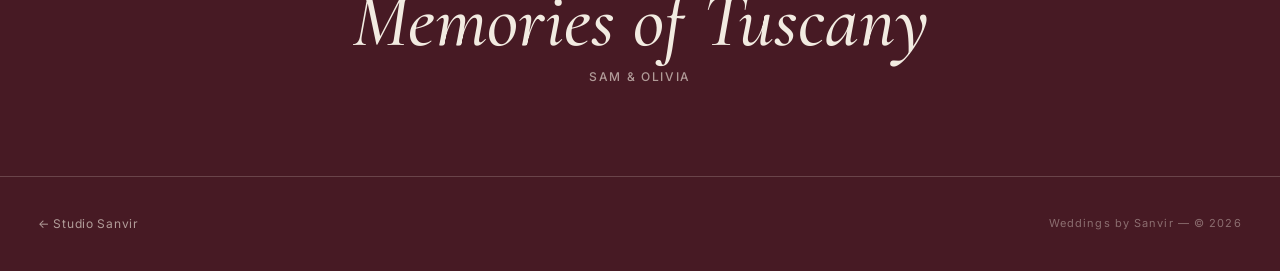
==== commit 2de19384: "Rebrand tagline: Filmmaker -> Weddings by Sanvir Logo tagline, page title/social tags, and film-page" ====
--- a/site/films/from-paris-with-love.html
+++ b/site/films/from-paris-with-love.html
@@ -126,7 +126,7 @@
 
   <footer class="ffoot">
     <a href="../index.html" data-magnet>← Studio Sanvir</a>
-    <span class="ffoot__copy">Filmmaker — © <span data-year></span></span>
+    <span class="ffoot__copy">Weddings by Sanvir — © <span data-year></span></span>
   </footer>
 
   <script src="https://cdnjs.cloudflare.com/ajax/libs/gsap/3.12.5/gsap.min.js" defer></script>
